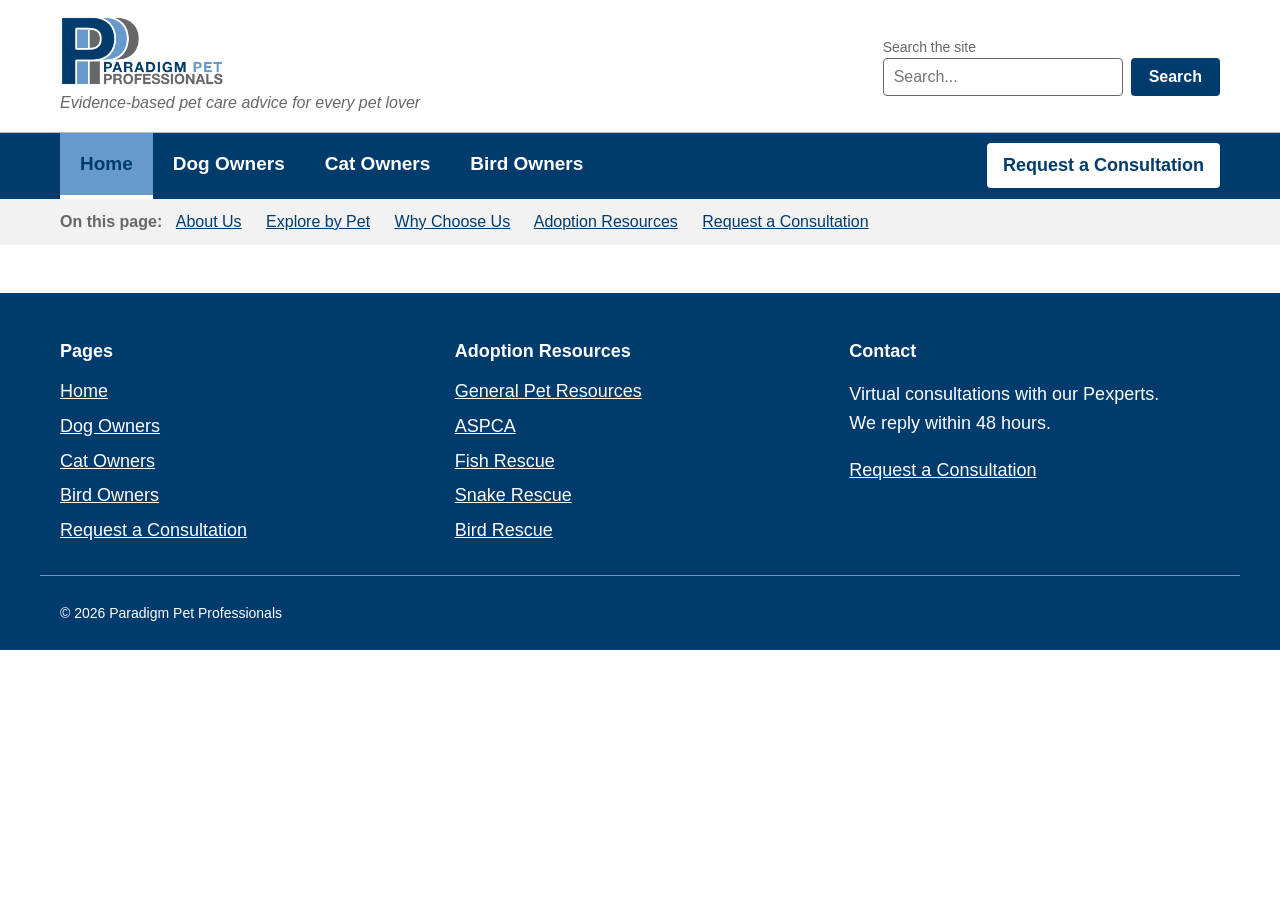
==== index.html @ e5a01f74 "Add site shell: header, navigation, footer, styles" ====
<!DOCTYPE html>
<html lang="en">
<head>
  <meta charset="UTF-8">
  <meta name="viewport" content="width=device-width, initial-scale=1.0">
  <title>Paradigm Pet Professionals | New Pet Care Consultations</title>
  <meta name="description" content="Evidence-based pet care advice and virtual new pet consultations with our Pexperts.">
  <link rel="stylesheet" href="css/styles.css">
</head>
<body>
  <a class="skip-link" href="#main">Skip to main content</a>

  <header class="site-header">
    <div class="container header-inner">
      <a href="index.html" class="brand">
        <img src="images/logo.png" alt="Paradigm Pet Professionals logo">
        <span class="slogan">Evidence-based pet care advice for every pet lover</span>
      </a>
      <form class="search" role="search" action="#">
        <label for="site-search">Search the site</label>
        <div class="search-row">
          <input type="search" id="site-search" name="q" placeholder="Search...">
          <button type="submit">Search</button>
        </div>
      </form>
    </div>
  </header>

  <nav class="main-nav" aria-label="Primary">
    <div class="container nav-inner">
      <ul>
        <li><a href="index.html" class="active" aria-current="page">Home</a></li>
        <li><a href="dogs.html">Dog Owners</a></li>
        <li><a href="cats.html">Cat Owners</a></li>
        <li><a href="birds.html">Bird Owners</a></li>
      </ul>
      <a href="consultation.html" class="nav-cta">Request a Consultation</a>
    </div>
  </nav>

  <nav class="page-links" aria-label="On this page">
    <div class="container">
      <span>On this page:</span>
      <a href="#about">About Us</a>
      <a href="#explore">Explore by Pet</a>
      <a href="#why">Why Choose Us</a>
      <a href="#adopt">Adoption Resources</a>
      <a href="#consult">Request a Consultation</a>
    </div>
  </nav>

  <main id="main" class="container">
    <!-- Page content goes here (next step) -->
  </main>

  <footer class="site-footer">
    <div class="container footer-grid">
      <div>
        <h2>Pages</h2>
        <ul>
          <li><a href="index.html">Home</a></li>
          <li><a href="dogs.html">Dog Owners</a></li>
          <li><a href="cats.html">Cat Owners</a></li>
          <li><a href="birds.html">Bird Owners</a></li>
          <li><a href="consultation.html">Request a Consultation</a></li>
        </ul>
      </div>
      <div>
        <h2>Adoption Resources</h2>
        <ul>
          <li><a href="https://bestfriends.org/pet-care-resources/issues/pet-adoption-resources" target="_blank" rel="noopener">General Pet Resources</a></li>
          <li><a href="https://www.aspca.org/" target="_blank" rel="noopener">ASPCA</a></li>
          <li><a href="https://www.sterlingshelter.org/humane-society/koi-fish-rescue/" target="_blank" rel="noopener">Fish Rescue</a></li>
          <li><a href="https://savethesnakes.org/snakerescuecall/" target="_blank" rel="noopener">Snake Rescue</a></li>
          <li><a href="https://ftlob.rescuegroups.org/" target="_blank" rel="noopener">Bird Rescue</a></li>
        </ul>
      </div>
      <div>
        <h2>Contact</h2>
        <p>Virtual consultations with our Pexperts.<br>We reply within 48 hours.</p>
        <p><a href="consultation.html">Request a Consultation</a></p>
      </div>
    </div>
    <div class="container footer-bottom">
      <p>&copy; 2026 Paradigm Pet Professionals</p>
    </div>
  </footer>
</body>
</html>
---- css/styles.css ----
:root {
  --navy: #003B6D;
  --sky: #6699CC;
  --gray: #676767;
  --silver: #BDBDBD;
  --light: #F2F2F2;
  --tint: #E6EEF7;
}

* { box-sizing: border-box; }

body {
  margin: 0;
  font-family: Arial, Helvetica, sans-serif;
  font-size: 18px;
  line-height: 1.6;
  color: var(--gray);
  background: #fff;
}

h1, h2, h3 { color: var(--navy); line-height: 1.25; }
a { color: var(--navy); }
a:hover, a:focus { color: #000; }
:focus-visible { outline: 3px solid var(--sky); outline-offset: 2px; }

.container { max-width: 1200px; margin: 0 auto; padding: 0 20px; }

.skip-link { position: absolute; left: -9999px; }
.skip-link:focus { left: 10px; top: 10px; background: #fff; padding: 8px; z-index: 10; }

/* Header */
.site-header { background: #fff; border-bottom: 1px solid var(--silver); }
.header-inner {
  display: flex; justify-content: space-between; align-items: center;
  flex-wrap: wrap; gap: 16px; padding-top: 16px; padding-bottom: 16px;
}
.brand { display: flex; flex-direction: column; text-decoration: none; }
.brand img { height: 70px; width: auto; align-self: flex-start; }
.slogan { font-style: italic; font-size: 16px; color: var(--gray); margin-top: 4px; }

.search label { display: block; font-size: 14px; }
.search-row { display: flex; gap: 8px; }
.search input {
  padding: 8px 10px; font-size: 16px; width: 240px;
  border: 1px solid var(--gray); border-radius: 4px;
}

/* Buttons */
.search button, .button {
  display: inline-block; background: var(--navy); color: #fff;
  border: none; border-radius: 4px; padding: 10px 18px;
  font-size: 16px; font-weight: bold; text-decoration: none; cursor: pointer;
}
.search button:hover, .search button:focus,
.button:hover, .button:focus { background: #00294d; color: #fff; }

/* Primary navigation */
.main-nav { background: var(--navy); }
.nav-inner { display: flex; justify-content: space-between; align-items: center; flex-wrap: wrap; }
.main-nav ul { list-style: none; margin: 0; padding: 0; display: flex; flex-wrap: wrap; }
.main-nav ul a {
  display: block; padding: 16px 20px; font-size: 19px;
  color: #fff; font-weight: bold; text-decoration: none;
}
.main-nav ul a:hover, .main-nav ul a:focus { background: #00294d; text-decoration: underline; }
.main-nav ul a.active { background: var(--sky); color: var(--navy); border-bottom: 4px solid #fff; }

.nav-cta {
  background: #fff; color: var(--navy); font-weight: bold;
  padding: 8px 16px; margin: 8px 0; border-radius: 4px; text-decoration: none;
}
.nav-cta:hover, .nav-cta:focus { background: var(--tint); }
.nav-cta.active { outline: 3px solid var(--sky); }

/* Secondary navigation */
.page-links, .breadcrumb { background: var(--light); font-size: 16px; padding: 10px 0; }
.page-links span { font-weight: bold; margin-right: 10px; }
.page-links a { margin-right: 20px; }

/* Footer */
.site-footer { background: var(--navy); color: #fff; margin-top: 48px; padding-top: 32px; }
.site-footer h2 { color: #fff; font-size: 18px; }
.site-footer a { color: #fff; }
.site-footer ul { list-style: none; margin: 0; padding: 0; }
.site-footer li { margin-bottom: 6px; }
.footer-grid { display: grid; grid-template-columns: repeat(auto-fit, minmax(220px, 1fr)); gap: 24px; }
.footer-bottom { border-top: 1px solid var(--sky); margin-top: 24px; padding: 12px 20px; font-size: 14px; }

/* Handheld */
@media (max-width: 700px) {
  .nav-inner { flex-direction: column; align-items: stretch; }
  .main-nav ul { flex-direction: column; width: 100%; }
  .search input { width: 100%; }
}
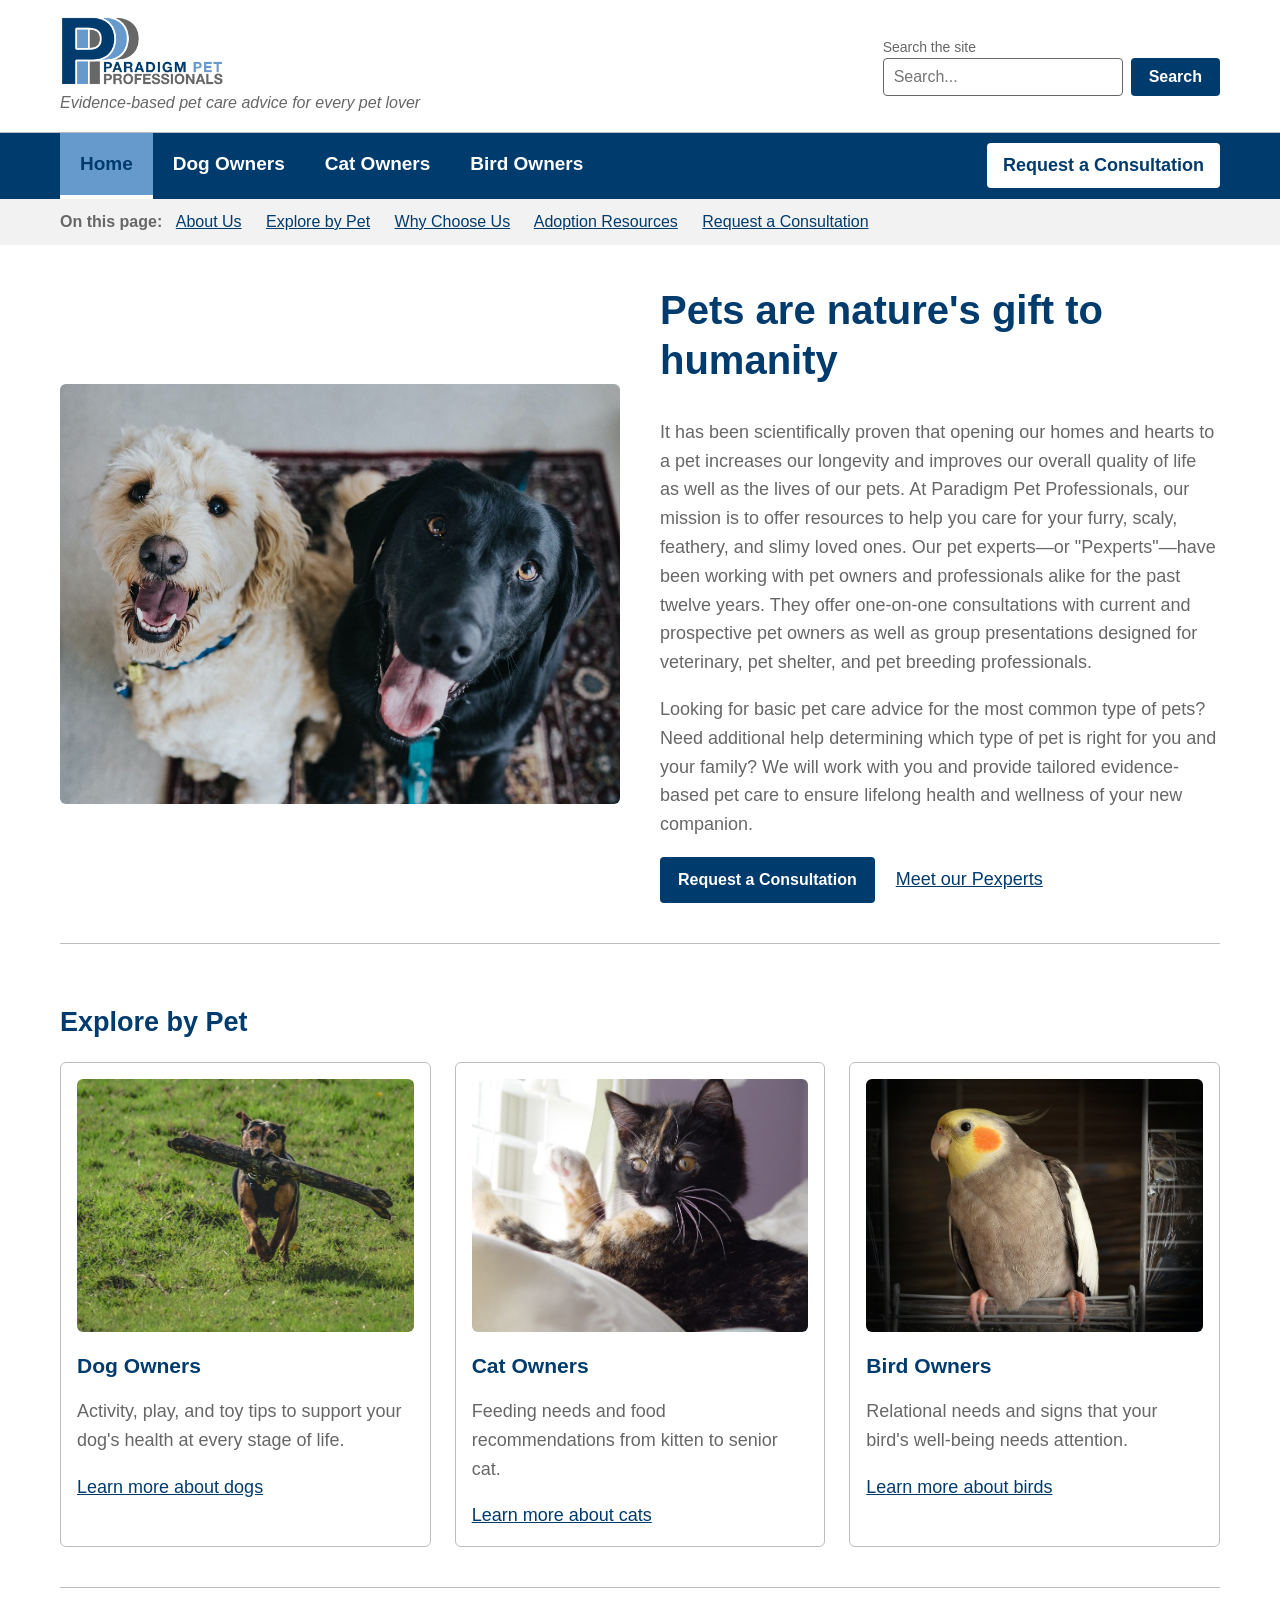
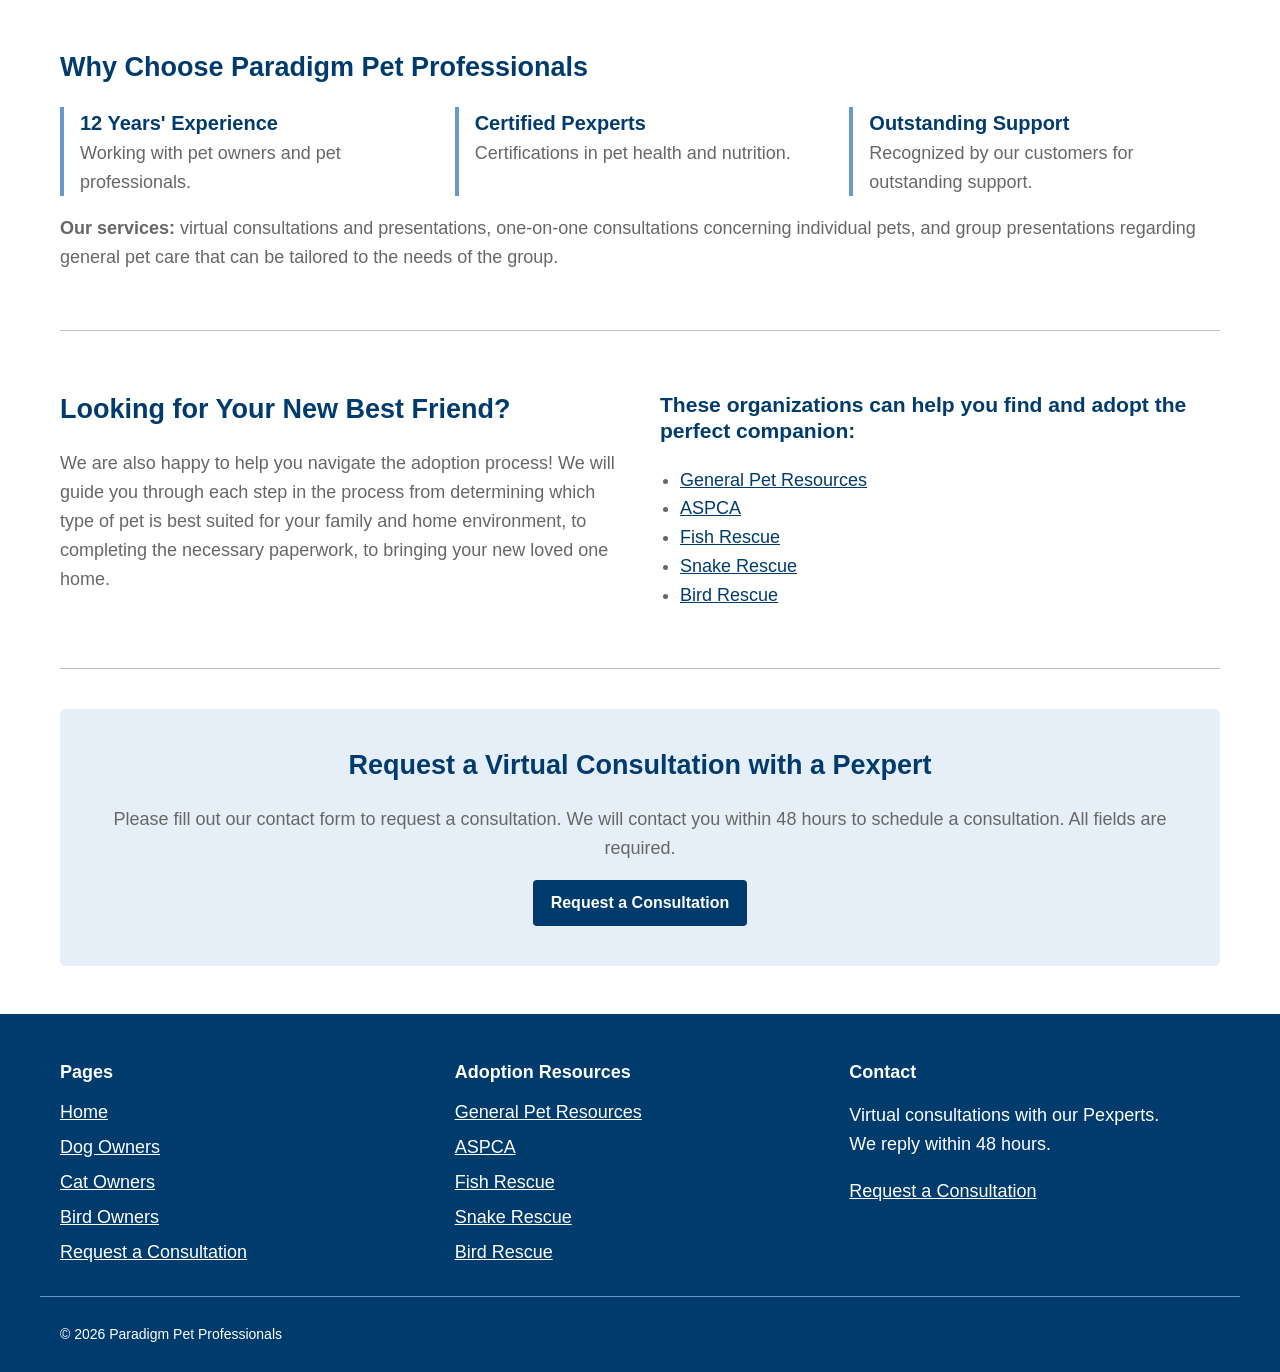
==== commit 722c73a5: "Add Home page content" ====
--- a/index.html
+++ b/index.html
@@ -50,7 +50,73 @@
   </nav>
 
   <main id="main" class="container">
-    <!-- Page content goes here (next step) -->
+        <section id="about" class="hero">
+      <img src="images/hero-dogs.jpg" alt="Two happy dogs sitting side by side on a rug">
+      <div>
+        <h1>Pets are nature's gift to humanity</h1>
+        <p>It has been scientifically proven that opening our homes and hearts to a pet increases our longevity and improves our overall quality of life as well as the lives of our pets. At Paradigm Pet Professionals, our mission is to offer resources to help you care for your furry, scaly, feathery, and slimy loved ones. Our pet experts—or "Pexperts"—have been working with pet owners and professionals alike for the past twelve years. They offer one-on-one consultations with current and prospective pet owners as well as group presentations designed for veterinary, pet shelter, and pet breeding professionals.</p>
+        <p>Looking for basic pet care advice for the most common type of pets? Need additional help determining which type of pet is right for you and your family? We will work with you and provide tailored evidence-based pet care to ensure lifelong health and wellness of your new companion.</p>
+        <a href="consultation.html" class="button">Request a Consultation</a>
+        <a href="#why" class="text-link">Meet our Pexperts</a>
+      </div>
+    </section>
+
+    <section id="explore">
+      <h2>Explore by Pet</h2>
+      <div class="cards">
+        <article class="card">
+          <img src="images/dog-play.jpg" alt="A dog running through the grass carrying a large stick">
+          <h3>Dog Owners</h3>
+          <p>Activity, play, and toy tips to support your dog's health at every stage of life.</p>
+          <a href="dogs.html">Learn more about dogs</a>
+        </article>
+        <article class="card">
+          <img src="images/cat.jpg" alt="A tortoiseshell cat lying on a bed">
+          <h3>Cat Owners</h3>
+          <p>Feeding needs and food recommendations from kitten to senior cat.</p>
+          <a href="cats.html">Learn more about cats</a>
+        </article>
+        <article class="card">
+          <img src="images/bird.jpg" alt="A cockatiel perched in its cage">
+          <h3>Bird Owners</h3>
+          <p>Relational needs and signs that your bird's well-being needs attention.</p>
+          <a href="birds.html">Learn more about birds</a>
+        </article>
+      </div>
+    </section>
+
+    <section id="why">
+      <h2>Why Choose Paradigm Pet Professionals</h2>
+      <ul class="values">
+        <li><strong>12 Years' Experience</strong>Working with pet owners and pet professionals.</li>
+        <li><strong>Certified Pexperts</strong>Certifications in pet health and nutrition.</li>
+        <li><strong>Outstanding Support</strong>Recognized by our customers for outstanding support.</li>
+      </ul>
+      <p><strong>Our services:</strong> virtual consultations and presentations, one-on-one consultations concerning individual pets, and group presentations regarding general pet care that can be tailored to the needs of the group.</p>
+    </section>
+
+    <section id="adopt" class="two-col">
+      <div>
+        <h2>Looking for Your New Best Friend?</h2>
+        <p>We are also happy to help you navigate the adoption process! We will guide you through each step in the process from determining which type of pet is best suited for your family and home environment, to completing the necessary paperwork, to bringing your new loved one home.</p>
+      </div>
+      <div>
+        <h3>These organizations can help you find and adopt the perfect companion:</h3>
+        <ul class="link-list">
+          <li><a href="https://bestfriends.org/pet-care-resources/issues/pet-adoption-resources" target="_blank" rel="noopener">General Pet Resources</a></li>
+          <li><a href="https://www.aspca.org/" target="_blank" rel="noopener">ASPCA</a></li>
+          <li><a href="https://www.sterlingshelter.org/humane-society/koi-fish-rescue/" target="_blank" rel="noopener">Fish Rescue</a></li>
+          <li><a href="https://savethesnakes.org/snakerescuecall/" target="_blank" rel="noopener">Snake Rescue</a></li>
+          <li><a href="https://ftlob.rescuegroups.org/" target="_blank" rel="noopener">Bird Rescue</a></li>
+        </ul>
+      </div>
+    </section>
+
+    <section id="consult" class="cta">
+      <h2>Request a Virtual Consultation with a Pexpert</h2>
+      <p>Please fill out our contact form to request a consultation. We will contact you within 48 hours to schedule a consultation. All fields are required.</p>
+      <a href="consultation.html" class="button">Request a Consultation</a>
+    </section>
   </main>
 
   <footer class="site-footer">
--- a/css/styles.css
+++ b/css/styles.css
@@ -91,4 +91,33 @@
   .nav-inner { flex-direction: column; align-items: stretch; }
   .main-nav ul { flex-direction: column; width: 100%; }
   .search input { width: 100%; }
+}
+/* Home page */
+main section { padding: 40px 0; border-bottom: 1px solid var(--silver); }
+main section:last-child { border-bottom: none; }
+
+.hero { display: grid; grid-template-columns: 1fr 1fr; gap: 40px; align-items: center; }
+.hero h1 { font-size: 40px; margin-top: 0; }
+.hero img, .card img {
+  display: block; width: 100%; height: auto;
+  aspect-ratio: 4 / 3; object-fit: cover; border-radius: 6px;
+}
+.text-link { margin-left: 16px; }
+
+.cards { display: grid; grid-template-columns: repeat(3, 1fr); gap: 24px; }
+.card { border: 1px solid var(--silver); border-radius: 6px; padding: 16px; }
+.card h3 { margin-bottom: 8px; }
+
+.values { list-style: none; padding: 0; display: grid; grid-template-columns: repeat(3, 1fr); gap: 24px; }
+.values li { border-left: 4px solid var(--sky); padding-left: 16px; }
+.values strong { display: block; color: var(--navy); font-size: 20px; }
+
+.two-col { display: grid; grid-template-columns: 1fr 1fr; gap: 40px; }
+.link-list { padding-left: 20px; }
+
+.cta { background: var(--tint); text-align: center; padding: 40px 20px; border-radius: 6px; margin-top: 40px; }
+.cta h2 { margin-top: 0; }
+
+@media (max-width: 700px) {
+  .hero, .cards, .values, .two-col { grid-template-columns: 1fr; }
 }
